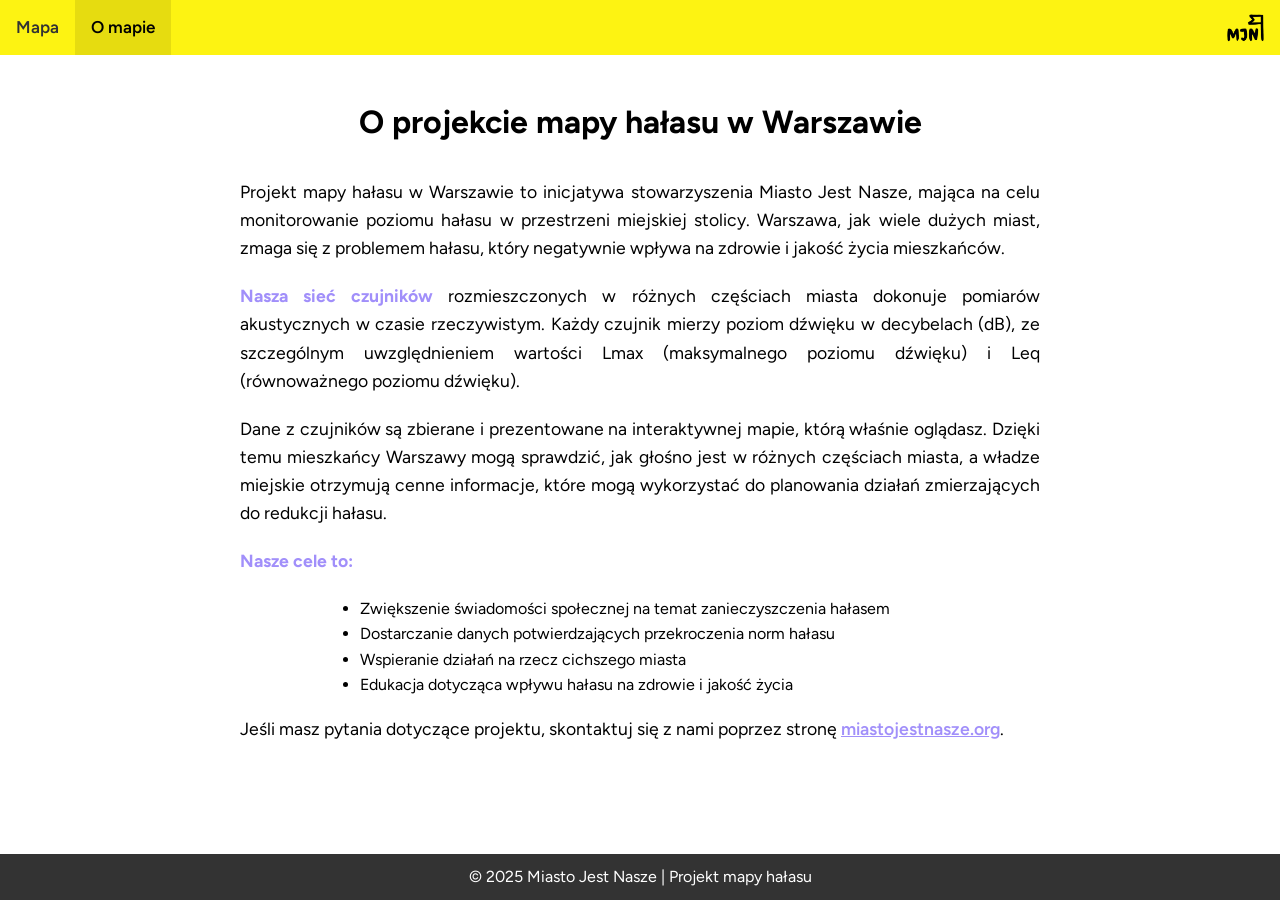
==== omapie.html @ 958da427 "strona statyczna" ====
<!DOCTYPE html>
<html lang="pl">
<head>
    <meta charset="UTF-8">
    <meta name="viewport" content="width=device-width, initial-scale=1.0">
    <title>O mapie hałasu MJN</title>
    <!-- Add Figtree font -->
    <link href="https://fonts.googleapis.com/css2?family=Figtree:wght@400;500;600;700&display=swap" rel="stylesheet">
    <style>
        body {
            margin: 0;
            padding: 0;
            font-family: 'Figtree', sans-serif;
            line-height: 1.6;
            display: flex;
            flex-direction: column;
            min-height: 100vh;
        }
        .navbar {
            background-color: #FDF312;
            overflow: hidden;
            padding: 0;
            z-index: 1000;
            position: relative;
            display: flex;
            align-items: center;
        }
        .navbar a {
            float: left;
            color: #333;
            text-align: center;
            padding: 14px 16px;
            text-decoration: none;
            font-size: 17px;
            font-family: 'Figtree', sans-serif;
            font-weight: 600;
            height: 100%;
            box-sizing: border-box;
        }
        .navbar a:hover {
            background-color: #e6dc10;
            color: black;
        }
        .navbar a.active {
            background-color: #e6dc10;
            color: black;
        }
        .navbar-logo {
            margin-left: auto;
            display: flex;
            align-items: center;
            height: 100%;
            padding: 0 15px;
        }
        .navbar-logo img {
            height: 30px;
            display: block;
        }
        .content {
            max-width: 800px;
            margin: 0 auto;
            padding: 20px;
            flex-grow: 1;
            text-align: center;
        }
        h1 {
            color: #000000;
            margin-bottom: 30px;
        }
        p {
            margin-bottom: 20px;
            font-size: 1.1em;
            text-align: justify;
        }
        .highlight {
            font-weight: bold;
            color: #a18ffa;
        }
        .footer {
            background-color: #333;
            color: white;
            text-align: center;
            padding: 10px;
            margin-top: auto;
        }
    </style>
</head>
<body>
    <!-- Navigation Bar -->
    <div class="navbar">
        <a href="static.html">Mapa</a>
        <a href="omapie.html" class="active">O mapie</a>
        <div class="navbar-logo">
            <img src="logo.png" alt="Logo MJN">
        </div>
    </div>
    
    <div class="content">
        <h1>O projekcie mapy hałasu w Warszawie</h1>
        
        <p>
            Projekt mapy hałasu w Warszawie to inicjatywa stowarzyszenia Miasto Jest Nasze, mająca na celu 
            monitorowanie poziomu hałasu w przestrzeni miejskiej stolicy. Warszawa, jak wiele dużych miast, 
            zmaga się z problemem hałasu, który negatywnie wpływa na zdrowie i jakość życia mieszkańców.
        </p>
        
        <p>
            <span class="highlight">Nasza sieć czujników</span> rozmieszczonych w różnych częściach miasta 
            dokonuje pomiarów akustycznych w czasie rzeczywistym. Każdy czujnik mierzy poziom dźwięku w decybelach (dB), 
            ze szczególnym uwzględnieniem wartości Lmax (maksymalnego poziomu dźwięku) i Leq (równoważnego poziomu dźwięku).
        </p>
        
        <p>
            Dane z czujników są zbierane i prezentowane na interaktywnej mapie, którą właśnie oglądasz. 
            Dzięki temu mieszkańcy Warszawy mogą sprawdzić, jak głośno jest w różnych częściach miasta, 
            a władze miejskie otrzymują cenne informacje, które mogą wykorzystać do planowania działań 
            zmierzających do redukcji hałasu.
        </p>
        
        <p>
            <span class="highlight">Nasze cele to:</span>
        </p>
        <ul style="text-align: left; max-width: 600px; margin: 0 auto;">
            <li>Zwiększenie świadomości społecznej na temat zanieczyszczenia hałasem</li>
            <li>Dostarczanie danych potwierdzających przekroczenia norm hałasu</li>
            <li>Wspieranie działań na rzecz cichszego miasta</li>
            <li>Edukacja dotycząca wpływu hałasu na zdrowie i jakość życia</li>
        </ul>
        
        <p>
            Jeśli masz pytania dotyczące projektu, skontaktuj się z nami poprzez stronę 
            <a href="https://miastojestnasze.org" target="_blank" style="color: #a18ffa; font-weight: 600;">miastojestnasze.org</a>.
        </p>
    </div>
    
    <div class="footer">
        &copy; 2025 Miasto Jest Nasze | Projekt mapy hałasu
    </div>
</body>
</html>
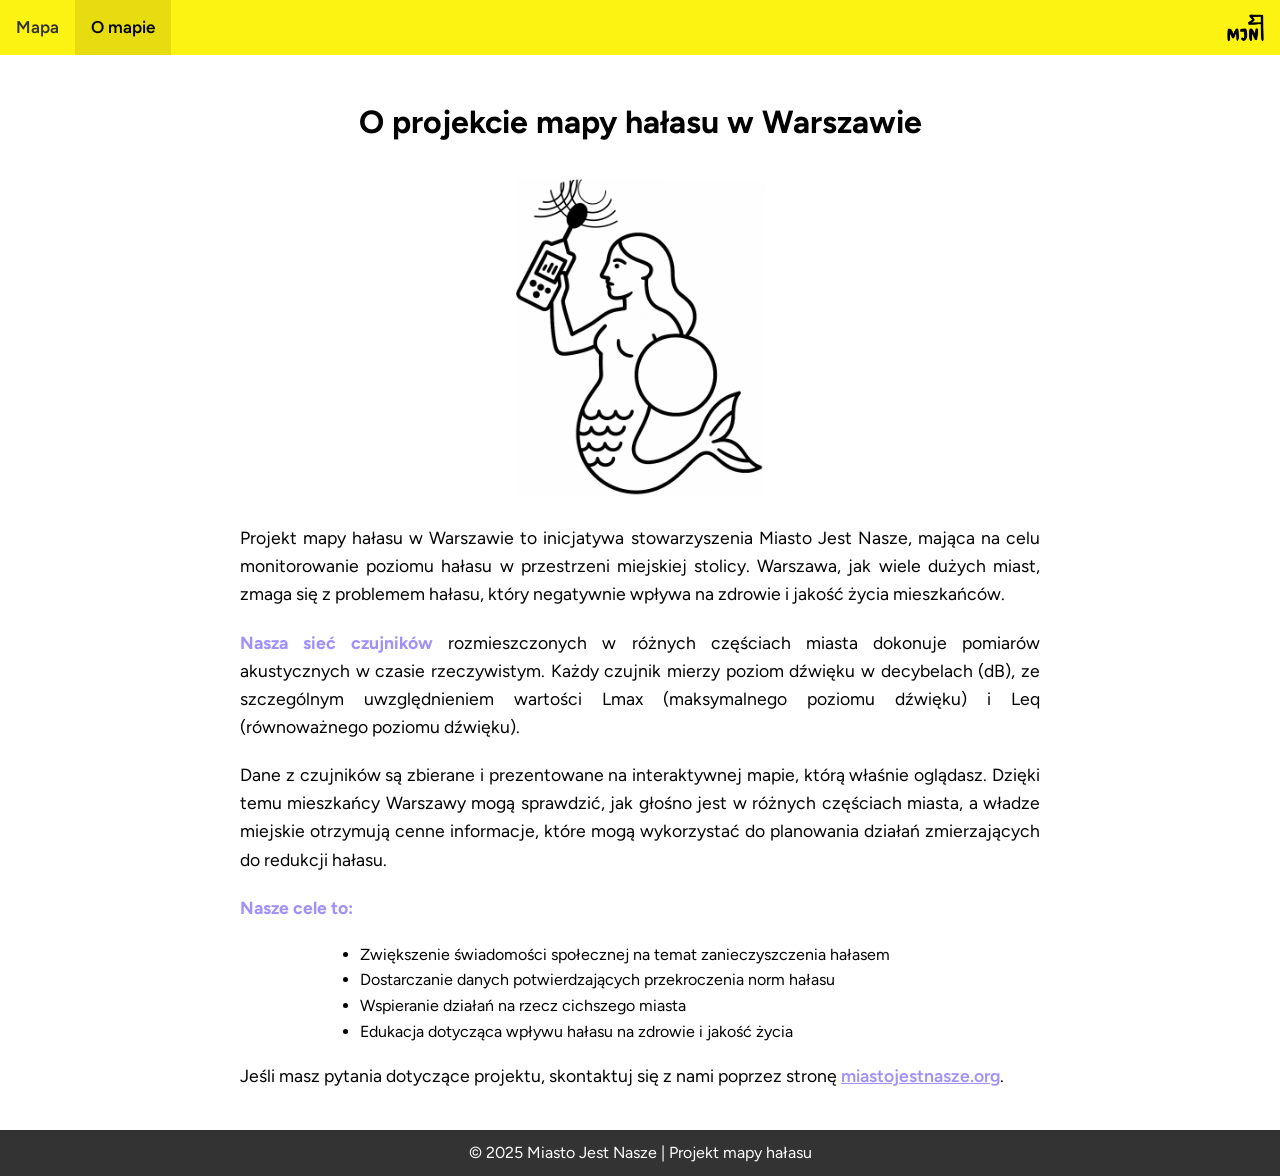
==== commit bab8ebd1: "słownik nazw" ====
--- a/omapie.html
+++ b/omapie.html
@@ -98,6 +98,10 @@
     <div class="content">
         <h1>O projekcie mapy hałasu w Warszawie</h1>
         
+        <div style="text-align: center; margin: 20px 0;">
+            <img src="syrenka_halas.png" alt="Syrenka Hałasu" style="max-width: 250px; height: auto;">
+        </div>
+        
         <p>
             Projekt mapy hałasu w Warszawie to inicjatywa stowarzyszenia Miasto Jest Nasze, mająca na celu 
             monitorowanie poziomu hałasu w przestrzeni miejskiej stolicy. Warszawa, jak wiele dużych miast, 
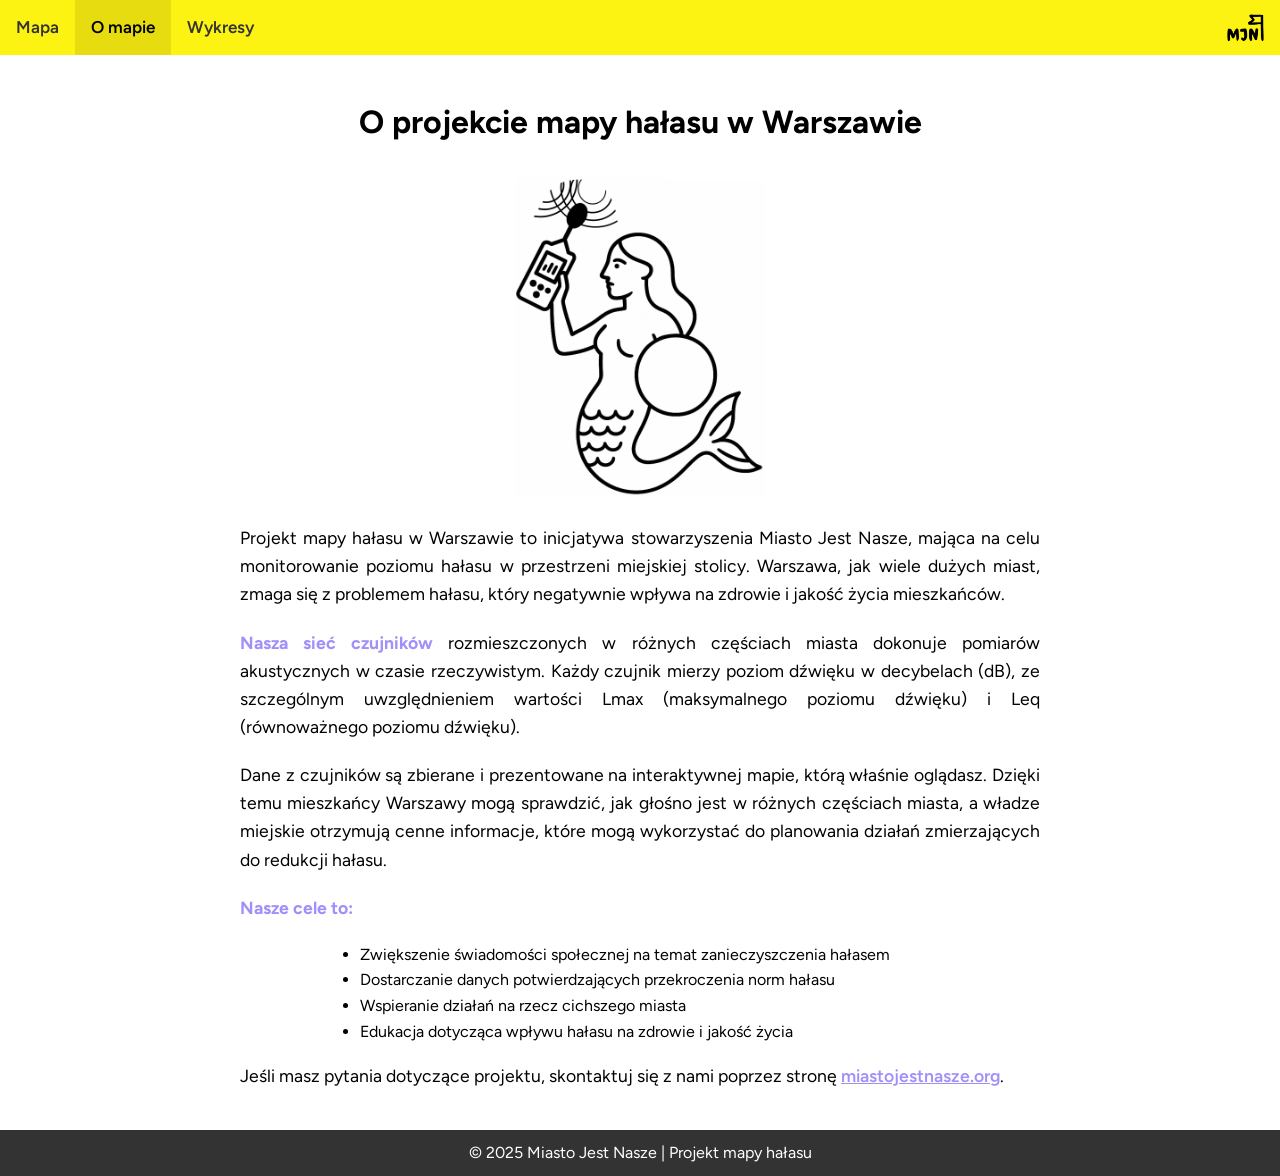
==== commit f0df55d3: "wykresy i nowy punkt" ====
--- a/omapie.html
+++ b/omapie.html
@@ -90,6 +90,7 @@
     <div class="navbar">
         <a href="static.html">Mapa</a>
         <a href="omapie.html" class="active">O mapie</a>
+        <a href="wykresy.html">Wykresy</a>
         <div class="navbar-logo">
             <img src="logo.png" alt="Logo MJN">
         </div>
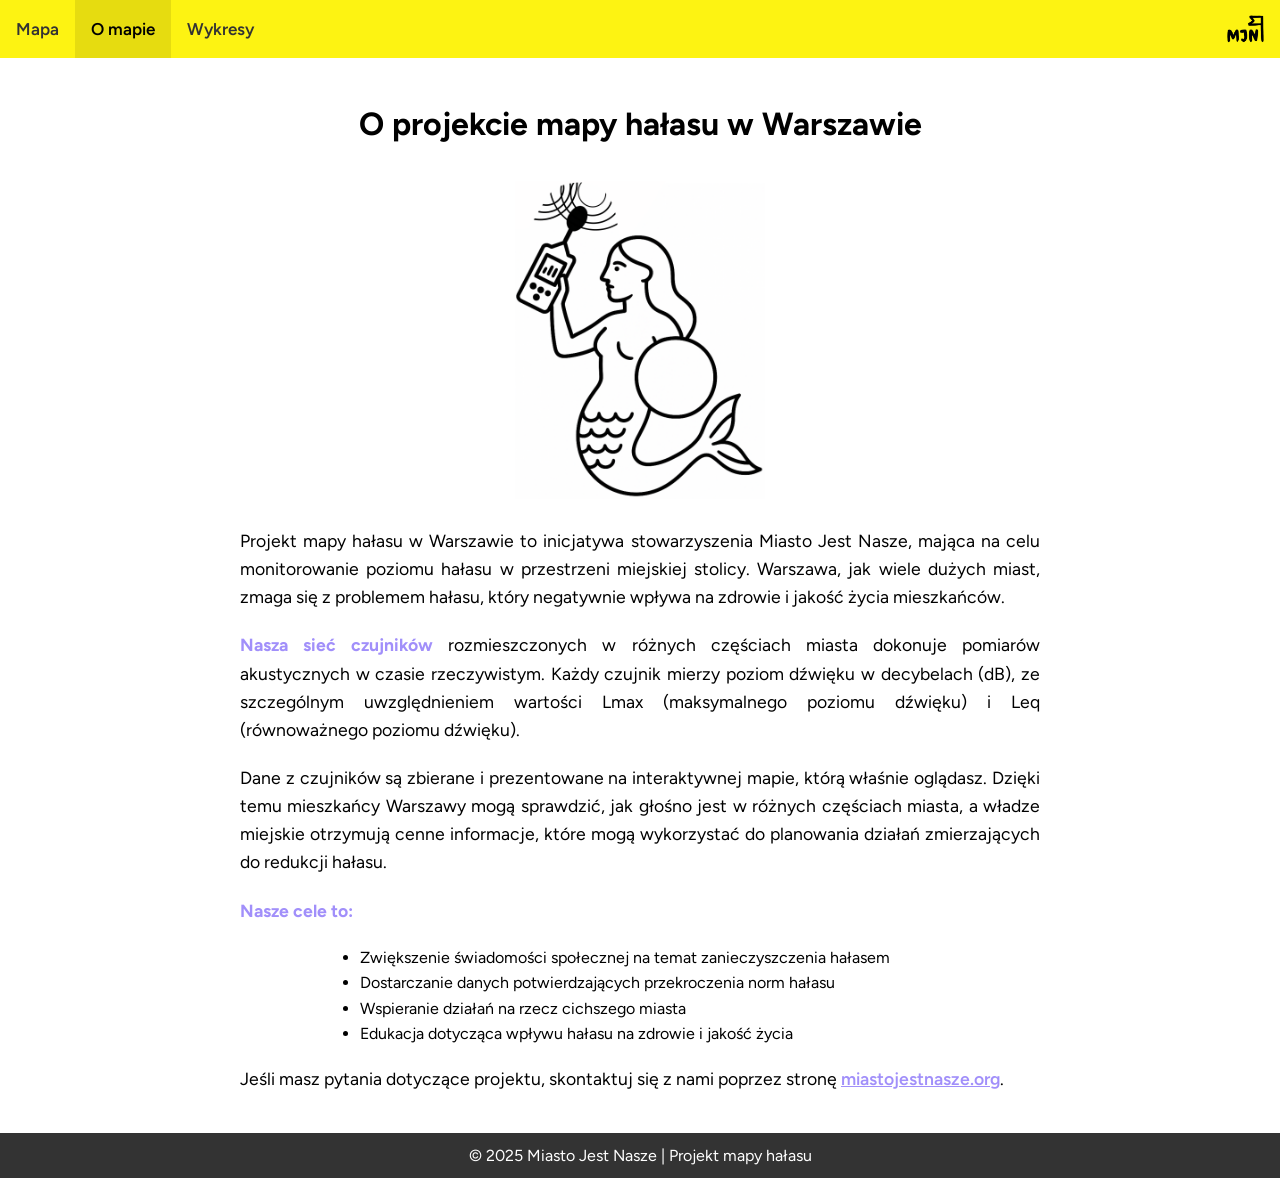
==== commit 755a0667: "styles i sensors js" ====
--- a/omapie.html
+++ b/omapie.html
@@ -6,84 +6,9 @@
     <title>O mapie hałasu MJN</title>
     <!-- Add Figtree font -->
     <link href="https://fonts.googleapis.com/css2?family=Figtree:wght@400;500;600;700&display=swap" rel="stylesheet">
-    <style>
-        body {
-            margin: 0;
-            padding: 0;
-            font-family: 'Figtree', sans-serif;
-            line-height: 1.6;
-            display: flex;
-            flex-direction: column;
-            min-height: 100vh;
-        }
-        .navbar {
-            background-color: #FDF312;
-            overflow: hidden;
-            padding: 0;
-            z-index: 1000;
-            position: relative;
-            display: flex;
-            align-items: center;
-        }
-        .navbar a {
-            float: left;
-            color: #333;
-            text-align: center;
-            padding: 14px 16px;
-            text-decoration: none;
-            font-size: 17px;
-            font-family: 'Figtree', sans-serif;
-            font-weight: 600;
-            height: 100%;
-            box-sizing: border-box;
-        }
-        .navbar a:hover {
-            background-color: #e6dc10;
-            color: black;
-        }
-        .navbar a.active {
-            background-color: #e6dc10;
-            color: black;
-        }
-        .navbar-logo {
-            margin-left: auto;
-            display: flex;
-            align-items: center;
-            height: 100%;
-            padding: 0 15px;
-        }
-        .navbar-logo img {
-            height: 30px;
-            display: block;
-        }
-        .content {
-            max-width: 800px;
-            margin: 0 auto;
-            padding: 20px;
-            flex-grow: 1;
-            text-align: center;
-        }
-        h1 {
-            color: #000000;
-            margin-bottom: 30px;
-        }
-        p {
-            margin-bottom: 20px;
-            font-size: 1.1em;
-            text-align: justify;
-        }
-        .highlight {
-            font-weight: bold;
-            color: #a18ffa;
-        }
-        .footer {
-            background-color: #333;
-            color: white;
-            text-align: center;
-            padding: 10px;
-            margin-top: auto;
-        }
-    </style>
+    <!-- Common styles -->
+    <link rel="stylesheet" href="styles.css">
+
 </head>
 <body>
     <!-- Navigation Bar -->
@@ -92,11 +17,14 @@
         <a href="omapie.html" class="active">O mapie</a>
         <a href="wykresy.html">Wykresy</a>
         <div class="navbar-logo">
-            <img src="logo.png" alt="Logo MJN">
+            <a href="https://miastojestnasze.org/" target="_blank" rel="noopener noreferrer">
+                <img src="logo.png" alt="Logo MJN">
+            </a>
         </div>
     </div>
     
-    <div class="content">
+    <div class="about-layout">
+        <div class="content">
         <h1>O projekcie mapy hałasu w Warszawie</h1>
         
         <div style="text-align: center; margin: 20px 0;">
@@ -138,8 +66,9 @@
         </p>
     </div>
     
-    <div class="footer">
-        &copy; 2025 Miasto Jest Nasze | Projekt mapy hałasu
+        <div class="footer">
+            &copy; 2025 Miasto Jest Nasze | Projekt mapy hałasu
+        </div>
     </div>
 </body>
 </html>
--- a/styles.css
+++ b/styles.css
@@ -0,0 +1,386 @@
+/* Common styles for all pages */
+body {
+    margin: 0;
+    padding: 0;
+    font-family: 'Figtree', sans-serif;
+}
+
+.navbar {
+    background-color: #FDF312;
+    overflow: hidden;
+    padding: 0;
+    z-index: 1000;
+    position: relative;
+    display: flex;
+    align-items: stretch;
+    height: 58px;
+}
+
+.navbar a {
+    color: #333;
+    text-align: center;
+    padding: 0 16px;
+    text-decoration: none;
+    font-size: 17px;
+    font-family: 'Figtree', sans-serif;
+    font-weight: 600;
+    height: 100%;
+    box-sizing: border-box;
+    display: flex;
+    align-items: center;
+}
+
+.navbar a:hover {
+    background-color: #e6dc10;
+    color: black;
+}
+
+.navbar a.active {
+    background-color: #e6dc10;
+    color: black;
+}
+
+.navbar-logo {
+    margin-left: auto;
+    display: flex;
+    align-items: center;
+    height: 100%;
+    padding: 0 15px;
+}
+
+.navbar-logo img {
+    height: 30px;
+    display: block;
+}
+
+.navbar-logo a {
+    display: flex;
+    align-items: center;
+    padding: 0;
+    margin: 0;
+    text-decoration: none;
+}
+
+/* Specific styles for map page - applied when #map exists */
+.map-layout {
+    height: calc(100vh - 58px); /* Subtract navbar height */
+    display: flex;
+    flex-direction: column;
+}
+
+#map {
+    flex: 1;
+    width: 100%;
+    min-height: 0;
+}
+
+.info-panel {
+    padding: 10px;
+    background: white;
+    border-radius: 5px;
+    box-shadow: 0 0 15px rgba(0, 0, 0, 0.2);
+}
+
+.legend {
+    line-height: 18px;
+    color: #555;
+    background: white;
+    padding: 10px;
+    border-radius: 5px;
+}
+
+.legend i {
+    width: 18px;
+    height: 18px;
+    float: left;
+    margin-right: 8px;
+    opacity: 0.7;
+}
+
+.loading-indicator {
+    position: absolute;
+    top: 10px;
+    left: 50%;
+    transform: translateX(-50%);
+    background: white;
+    padding: 10px;
+    border-radius: 5px;
+    box-shadow: 0 0 15px rgba(0, 0, 0, 0.2);
+    z-index: 1000;
+    display: none;
+}
+
+.popup-chart-container {
+    width: 300px;
+    height: 200px;
+    margin-top: 15px;
+}
+
+/* Specific styles for charts page */
+.charts-layout {
+    background-color: #f5f5f5;
+}
+
+.container {
+    max-width: 1200px;
+    margin: 20px auto;
+    padding: 0 20px;
+}
+
+.header {
+    text-align: center;
+    margin-bottom: 30px;
+    background: white;
+    padding: 30px;
+    border-radius: 10px;
+    box-shadow: 0 2px 10px rgba(0, 0, 0, 0.1);
+}
+
+.header h1 {
+    color: #333;
+    margin: 0 0 10px 0;
+}
+
+.header img {
+    max-width: 150px;
+    margin: 15px auto;
+    display: block;
+}
+
+.charts-grid {
+    display: grid;
+    grid-template-columns: 1fr;
+    gap: 20px;
+    margin-bottom: 30px;
+}
+
+.chart-container {
+    background: white;
+    padding: 20px;
+    border-radius: 10px;
+    box-shadow: 0 2px 10px rgba(0, 0, 0, 0.1);
+}
+
+.chart-title {
+    font-size: 18px;
+    font-weight: 600;
+    margin-bottom: 15px;
+    color: #333;
+    text-align: center;
+}
+
+.chart-canvas {
+    width: 100%;
+    height: 500px;
+}
+
+.chart-svg {
+    width: 100%;
+    height: 500px;
+}
+
+.line {
+    fill: none;
+    stroke-width: 3px;
+}
+
+.dot {
+    r: 6;
+    opacity: 0.8;
+}
+
+.axis {
+    font-size: 12px;
+}
+
+.axis-label {
+    font-size: 14px;
+    font-weight: 600;
+}
+
+.legend {
+    font-size: 12px;
+    font-weight: 500;
+}
+
+.legend-item {
+    cursor: pointer;
+    opacity: 1;
+    transition: opacity 0.3s;
+}
+
+.legend-item.disabled {
+    opacity: 0.3;
+}
+
+.loading-indicator {
+    text-align: center;
+    padding: 50px;
+    background: white;
+    border-radius: 10px;
+    box-shadow: 0 2px 10px rgba(0, 0, 0, 0.1);
+}
+
+.error-message {
+    text-align: center;
+    padding: 50px;
+    background: #ffebee;
+    border-radius: 10px;
+    color: #c62828;
+    display: none;
+}
+
+.controls {
+    background: white;
+    padding: 20px;
+    border-radius: 10px;
+    box-shadow: 0 2px 10px rgba(0, 0, 0, 0.1);
+    margin-bottom: 20px;
+    text-align: center;
+}
+
+.controls label {
+    margin-right: 10px;
+    font-weight: 500;
+}
+
+.controls select {
+    padding: 8px 12px;
+    margin-right: 20px;
+    border: 1px solid #ddd;
+    border-radius: 5px;
+    font-family: 'Figtree', sans-serif;
+}
+
+.sensor-controls {
+    margin-top: 20px;
+    padding-top: 20px;
+    border-top: 1px solid #eee;
+}
+
+.sensor-controls h4 {
+    margin: 0 0 15px 0;
+    font-size: 16px;
+    color: #333;
+}
+
+.sensor-checkboxes {
+    display: grid;
+    grid-template-columns: repeat(auto-fit, minmax(250px, 1fr));
+    gap: 10px;
+    text-align: left;
+}
+
+.sensor-checkbox {
+    display: flex;
+    align-items: center;
+    padding: 8px;
+    border-radius: 5px;
+    transition: background-color 0.2s;
+}
+
+.sensor-checkbox:hover {
+    background-color: #f8f9fa;
+}
+
+.sensor-checkbox input[type="checkbox"] {
+    margin-right: 10px;
+    width: 16px;
+    height: 16px;
+}
+
+.sensor-checkbox label {
+    margin: 0;
+    cursor: pointer;
+    font-weight: 400;
+    flex: 1;
+}
+
+.sensor-color {
+    width: 20px;
+    height: 20px;
+    border-radius: 3px;
+    margin-left: 10px;
+}
+
+.refresh-button {
+    padding: 10px 20px;
+    background-color: #FDF312;
+    color: #333;
+    border: none;
+    border-radius: 5px;
+    font-weight: 600;
+    cursor: pointer;
+    transition: background-color 0.3s;
+}
+
+.refresh-button:hover {
+    background-color: #e6dc10;
+}
+
+.stats-grid {
+    display: grid;
+    grid-template-columns: repeat(auto-fit, minmax(250px, 1fr));
+    gap: 20px;
+    margin-bottom: 30px;
+}
+
+.stat-card {
+    background: white;
+    padding: 20px;
+    border-radius: 10px;
+    box-shadow: 0 2px 10px rgba(0, 0, 0, 0.1);
+    text-align: center;
+}
+
+.stat-value {
+    font-size: 2em;
+    font-weight: 700;
+    color: #a18ffa;
+    margin-bottom: 5px;
+}
+
+.stat-label {
+    color: #666;
+    font-weight: 500;
+}
+
+/* Specific styles for about page */
+.about-layout {
+    line-height: 1.6;
+    display: flex;
+    flex-direction: column;
+    min-height: 100vh;
+}
+
+.content {
+    max-width: 800px;
+    margin: 0 auto;
+    padding: 20px;
+    flex-grow: 1;
+    text-align: center;
+}
+
+h1 {
+    color: #000000;
+    margin-bottom: 30px;
+}
+
+p {
+    margin-bottom: 20px;
+    font-size: 1.1em;
+    text-align: justify;
+}
+
+.highlight {
+    font-weight: bold;
+    color: #a18ffa;
+}
+
+.footer {
+    background-color: #333;
+    color: white;
+    text-align: center;
+    padding: 10px;
+    margin-top: auto;
+}
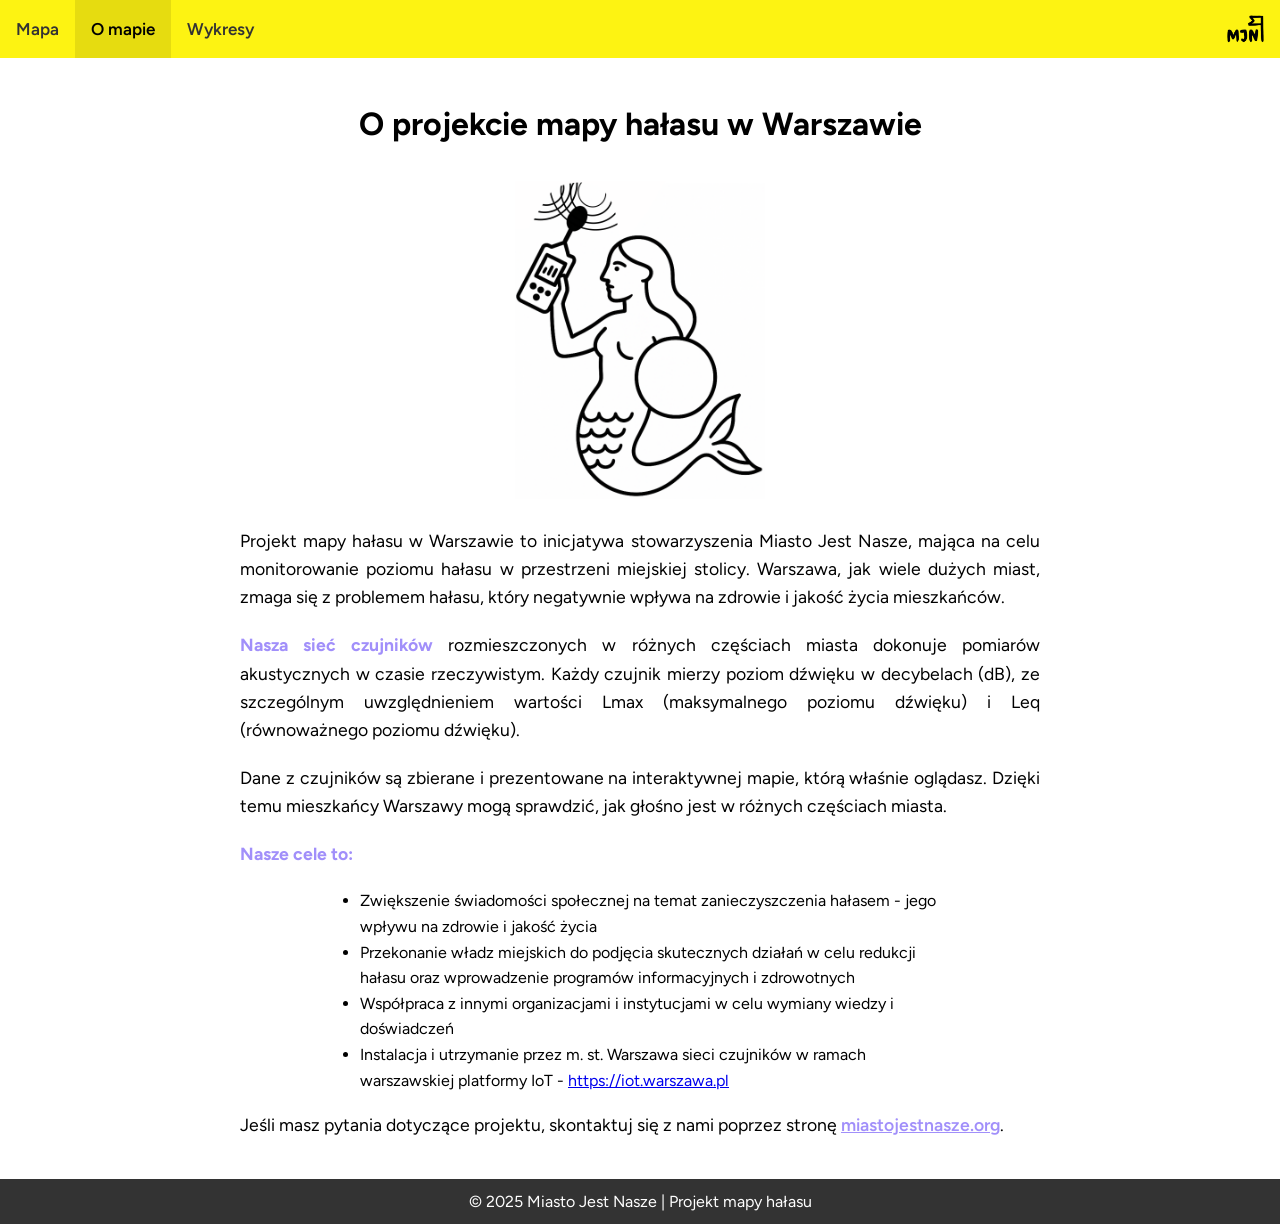
==== commit 2905c191: "poprawa tekstu" ====
--- a/omapie.html
+++ b/omapie.html
@@ -45,19 +45,17 @@
         
         <p>
             Dane z czujników są zbierane i prezentowane na interaktywnej mapie, którą właśnie oglądasz. 
-            Dzięki temu mieszkańcy Warszawy mogą sprawdzić, jak głośno jest w różnych częściach miasta, 
-            a władze miejskie otrzymują cenne informacje, które mogą wykorzystać do planowania działań 
-            zmierzających do redukcji hałasu.
+            Dzięki temu mieszkańcy Warszawy mogą sprawdzić, jak głośno jest w różnych częściach miasta.
         </p>
         
         <p>
             <span class="highlight">Nasze cele to:</span>
         </p>
         <ul style="text-align: left; max-width: 600px; margin: 0 auto;">
-            <li>Zwiększenie świadomości społecznej na temat zanieczyszczenia hałasem</li>
-            <li>Dostarczanie danych potwierdzających przekroczenia norm hałasu</li>
-            <li>Wspieranie działań na rzecz cichszego miasta</li>
-            <li>Edukacja dotycząca wpływu hałasu na zdrowie i jakość życia</li>
+            <li>Zwiększenie świadomości społecznej na temat zanieczyszczenia hałasem - jego wpływu na zdrowie i jakość życia</li>
+            <li>Przekonanie władz miejskich do podjęcia skutecznych działań w celu redukcji hałasu oraz wprowadzenie programów informacyjnych i zdrowotnych</li>
+            <li>Współpraca z innymi organizacjami i instytucjami w celu wymiany wiedzy i doświadczeń</li>
+            <li>Instalacja i utrzymanie przez m. st. Warszawa sieci czujników w ramach warszawskiej platformy IoT - <a href="https://iot.warszawa.pl/" target="_blank" rel="noopener noreferrer">https://iot.warszawa.pl</a></li>
         </ul>
         
         <p>
